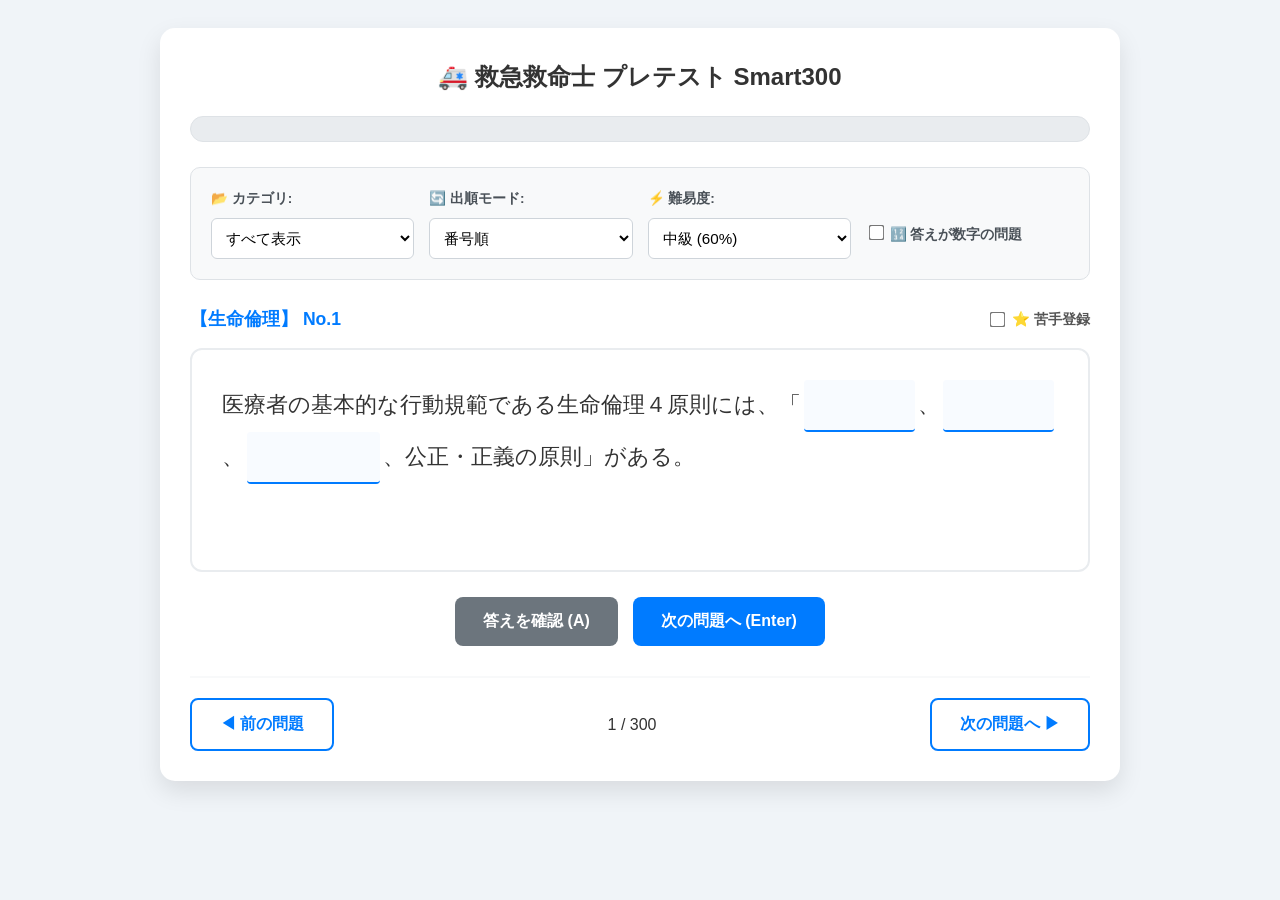
==== index.html @ e0c851c2 "Add files via upload" ====
<!DOCTYPE html>
<html lang="ja">
<head>
    <meta charset="UTF-8">
    <meta name="viewport" content="width=device-width, initial-scale=1.0">
    <title>救急救命士 薬剤プレテスト Smart300 Ver.2.1</title>
    <style>
        :root {
            --primary-color: #007bff;
            --secondary-color: #6c757d;
            --success-color: #28a745;
            --danger-color: #d93025;
            --bg-color: #f0f4f8;
        }
        body { font-family: 'Helvetica Neue', Arial, sans-serif; background: var(--bg-color); padding: 20px; color: #333; line-height: 1.6; }
        .app-container { max-width: 900px; margin: auto; background: white; padding: 30px; border-radius: 15px; box-shadow: 0 10px 25px rgba(0,0,0,0.1); }
        
        /* 進捗バー */
        .progress-outer { margin-bottom: 25px; background: #e9ecef; border-radius: 20px; height: 24px; position: relative; overflow: hidden; border: 1px solid #dee2e6; }
        .progress-inner { background: linear-gradient(90deg, #28a745, #85d296); height: 100%; width: 0%; transition: width 0.5s ease; }
        .progress-text { position: absolute; width: 100%; text-align: center; font-size: 13px; line-height: 24px; font-weight: bold; color: #212529; }

        /* 設定パネル */
        .setup-panel { display: grid; grid-template-columns: repeat(auto-fit, minmax(180px, 1fr)); gap: 15px; background: #f8f9fa; padding: 20px; border-radius: 10px; margin-bottom: 25px; border: 1px solid #dee2e6; }
        .setup-item label { font-size: 0.85rem; font-weight: bold; display: block; margin-bottom: 8px; color: #495057; }
        select { padding: 10px; border-radius: 6px; border: 1px solid #ced4da; width: 100%; background-color: white; font-size: 0.95rem; }

        /* 問題表示エリア */
        .question-header { display: flex; justify-content: space-between; align-items: center; margin-bottom: 15px; }
        #q-num { font-size: 1.1rem; font-weight: bold; color: var(--primary-color); }
        .question-text { font-size: 1.35rem; line-height: 2.3; background: #ffffff; padding: 30px; border: 2px solid #e9ecef; border-radius: 12px; min-height: 160px; margin-bottom: 25px; }
        
        /* 虫食いスタイル */
        .blank { display: inline-block; min-width: 60px; border-bottom: 2px solid var(--primary-color); text-align: center; color: transparent; cursor: pointer; background: #f8fbff; margin: 0 3px; border-radius: 4px; transition: all 0.2s; position: relative; }
        .blank:hover { background: #eef5ff; }
        .blank.revealed { color: var(--danger-color); background: transparent; border-bottom: none; font-weight: bold; cursor: default; }

        /* ボタン */
        .btn-group { display: flex; gap: 15px; justify-content: center; margin-bottom: 30px; }
        button { padding: 14px 28px; border: none; border-radius: 8px; cursor: pointer; font-size: 1rem; font-weight: bold; transition: all 0.2s; }
        button:active { transform: translateY(2px); }
        .primary { background: var(--primary-color); color: white; }
        .secondary { background: var(--secondary-color); color: white; }
        .outline { background: white; border: 2px solid var(--primary-color); color: var(--primary-color); }

        .nav-group { display: flex; justify-content: space-between; align-items: center; border-top: 2px solid #f8f9fa; padding-top: 20px; }
        
        /* チェックボックス */
        .checkbox-label { display: flex; align-items: center; gap: 5px; font-weight: bold; cursor: pointer; color: #555; font-size: 0.9rem; }
        .checkbox-label input { transform: scale(1.2); cursor: pointer; }
    </style>
</head>
<body>

<div class="app-container">
    <h2 style="text-align:center; margin-top:0;">🚑 救急救命士 プレテスト Smart300</h2>

    <div class="progress-outer">
        <div id="progress-bar" class="progress-inner"></div>
        <div id="progress-text" class="progress-text">読込中...</div>
    </div>
    
    <div class="setup-panel">
        <div class="setup-item">
            <label>📂 カテゴリ:</label>
            <select id="category-filter" onchange="resetIndex()">
                <option value="all">すべて表示</option>
            </select>
        </div>
        <div class="setup-item">
            <label>🔄 出順モード:</label>
            <select id="order-mode" onchange="resetIndex()">
                <option value="sequential">番号順</option>
                <option value="random">スマートランダム (重複なし)</option>
                <option value="weak">苦手問題のみ</option>
            </select>
        </div>
        <div class="setup-item">
            <label>⚡ 難易度:</label>
            <select id="difficulty" onchange="loadQuiz()">
                <option value="0.3">初級 (30%)</option>
                <option value="0.6" selected>中級 (60%)</option>
                <option value="1.0">上級 (全消し)</option>
                <option value="super">超上級 (漢字1文字残し)</option>
            </select>
        </div>
        <div class="setup-item" style="display: flex; align-items: flex-end; padding-bottom: 5px;">
            <label class="checkbox-label" title="答え(虫食い箇所)に数字が含まれる問題のみを表示します">
                <input type="checkbox" id="number-only-filter" onchange="resetIndex()"> 🔢 答えが数字の問題
            </label>
        </div>
    </div>

    <div class="question-header">
        <div id="q-num">Loading...</div>
        <label class="checkbox-label">
            <input type="checkbox" id="weak-checkbox" onchange="toggleWeak()"> ⭐ 苦手登録
        </label>
    </div>

    <div id="display" class="question-text"></div>

    <div class="btn-group">
        <button class="secondary" onclick="revealAll()">答えを確認 (A)</button>
        <button class="primary" onclick="nextQuestion()">次の問題へ (Enter)</button>
    </div>
<div class="nav-group">
        <button class="outline" onclick="prevQuestion()">◀ 前の問題</button>
        <span id="counter-text">- / -</span>
        <button class="outline" onclick="nextQuestion()">次の問題へ ▶</button>
    </div>
</div>

<script src="questions1.js"></script>
<script src="questions2.js"></script>
<script src="questions3.js"></script>
<script src="questions4.js"></script>
<script src="questions5.js"></script>
<script src="questions6.js"></script>

<script>
let allQuizData = [];
let currentIndex = 0;
let smartRandomQueue = []; 
let weakList = JSON.parse(localStorage.getItem('weakList')) || [];
let history = JSON.parse(localStorage.getItem('quizHistory')) || [];

function init() {
    try {
        // 1-300問すべてのデータを統合
        allQuizData = [].concat(
            typeof quizData1 !== 'undefined' ? quizData1 : [],
            typeof quizData2 !== 'undefined' ? quizData2 : [],
            typeof quizData3 !== 'undefined' ? quizData3 : [],
            typeof quizData4 !== 'undefined' ? quizData4 : [],
            typeof quizData5 !== 'undefined' ? quizData5 : [],
            typeof quizData6 !== 'undefined' ? quizData6 : []
        );

        if (allQuizData.length === 0) {
            document.getElementById('display').innerHTML = "JSデータが読み込めません。JSファイル名と変数名(quizData1〜6)を確認してください。";
            return;
        }
    } catch (e) { console.error(e); }

    // カテゴリフィルタの動的生成
    const categories = [...new Set(allQuizData.map(q => q.category))];
    const filter = document.getElementById('category-filter');
    filter.innerHTML = '<option value="all">すべて表示</option>';
    categories.forEach(cat => {
        const opt = document.createElement('option');
        opt.value = cat; opt.textContent = cat;
        filter.appendChild(opt);
    });

    updateProgress();
    loadQuiz();
}

function resetIndex() {
    currentIndex = 0;
    smartRandomQueue = []; 
    loadQuiz();
}

function getActiveList() {
    const cat = document.getElementById('category-filter').value;
    const mode = document.getElementById('order-mode').value;
    const numberOnly = document.getElementById('number-only-filter').checked;
    
    let list = allQuizData;
    if (cat !== 'all') list = list.filter(q => q.category === cat);
    if (mode === 'weak') list = list.filter(q => weakList.includes(q.id));
    
    if (numberOnly) {
        list = list.filter(q => q.targets.some(t => /[0-9０-９]/.test(t)));
    }
    
    return list;
}

function refreshSmartRandomQueue(length) {
    smartRandomQueue = [...Array(length).keys()];
    for (let i = smartRandomQueue.length - 1; i > 0; i--) {
        const r = Math.floor(Math.random() * (i + 1));
        [smartRandomQueue[i], smartRandomQueue[r]] = [smartRandomQueue[r], smartRandomQueue[i]];
    }
}

function loadQuiz() {
    const activeData = getActiveList();
    const mode = document.getElementById('order-mode').value;
    const diff = document.getElementById('difficulty').value;

    if (activeData.length === 0) {
        document.getElementById('display').innerHTML = "該当する問題がありません。";
        document.getElementById('counter-text').textContent = "0 / 0";
        return;
    }

    let targetIndex;
    if (mode === 'random') {
        if (smartRandomQueue.length !== activeData.length) {
            refreshSmartRandomQueue(activeData.length);
            currentIndex = 0;
        }
        targetIndex = smartRandomQueue[currentIndex];
    } else {
        if (currentIndex >= activeData.length) currentIndex = 0;
        targetIndex = currentIndex;
    }

    const item = activeData[targetIndex];
    
    if (!history.includes(item.id)) {
        history.push(item.id);
        localStorage.setItem('quizHistory', JSON.stringify(history));
        updateProgress();
    }

    document.getElementById('q-num').textContent = `【${item.category}】 No.${item.id}`;
    document.getElementById('counter-text').textContent = `${currentIndex + 1} / ${activeData.length}`;
    document.getElementById('weak-checkbox').checked = weakList.includes(item.id);

    let processedHtml = "";
    if (diff === "super") {
        const superRegex = /([一-龠]{2,}|[ァ-ヴー]+|[a-zA-Z0-9]+)/g;
        processedHtml = item.text.replace(superRegex, m => `<span class="blank" onclick="this.classList.add('revealed')">${m}</span>`);
    } else {
        let text = item.text;
        const rate = parseFloat(diff);
        const shuffled = [...item.targets].sort(() => Math.random() - 0.5);
        const numToHide = Math.max(1, Math.ceil(item.targets.length * rate));
        const finalTargets = shuffled.slice(0, numToHide).sort((a, b) => b.length - a.length);

        finalTargets.forEach(target => {
            text = text.split(target).join(`###${target}###`);
        });
        processedHtml = text.replace(/###(.*?)###/g, (m, p1) => `<span class="blank" onclick="this.classList.add('revealed')">${p1}</span>`);
    }
    document.getElementById('display').innerHTML = processedHtml;
}

function nextQuestion() {
    const activeData = getActiveList();
    if (activeData.length === 0) return;
    
    currentIndex++;
    if (currentIndex >= activeData.length) {
        if (document.getElementById('order-mode').value === 'random') {
            alert("一周しました。新しい順序で再開します。");
            refreshSmartRandomQueue(activeData.length);
        }
        currentIndex = 0;
    }
    loadQuiz();
}

function prevQuestion() {
    const activeData = getActiveList();
    if (activeData.length === 0) return;
    currentIndex = (currentIndex - 1 + activeData.length) % activeData.length;
    loadQuiz();
}

function revealAll() {
    document.querySelectorAll('.blank').forEach(el => el.classList.add('revealed'));
}

function toggleWeak() {
    const activeData = getActiveList();
    const mode = document.getElementById('order-mode').value;
    const realIdx = (mode === 'random') ? smartRandomQueue[currentIndex] : currentIndex;
    const item = activeData[realIdx];
    if (!item) return;

    if (document.getElementById('weak-checkbox').checked) {
        if (!weakList.includes(item.id)) weakList.push(item.id);
    } else {
        weakList = weakList.filter(id => id !== item.id);
    }
    localStorage.setItem('weakList', JSON.stringify(weakList));
}

function updateProgress() {
    const total = allQuizData.length;
    const completed = history.length;
    const percent = total > 0 ? Math.floor((completed / total) * 100) : 0;
    document.getElementById('progress-bar').style.width = percent + "%";
    document.getElementById('progress-text').textContent = `全問進捗: ${completed} / ${total} (${percent}%)`;
}

window.addEventListener('keydown', (e) => {
    if (e.key === 'Enter') { e.preventDefault(); nextQuestion(); }
    if (e.key === 'a' || e.key === 'A') revealAll();
});

window.onload = init;
</script>
</body>
</html>
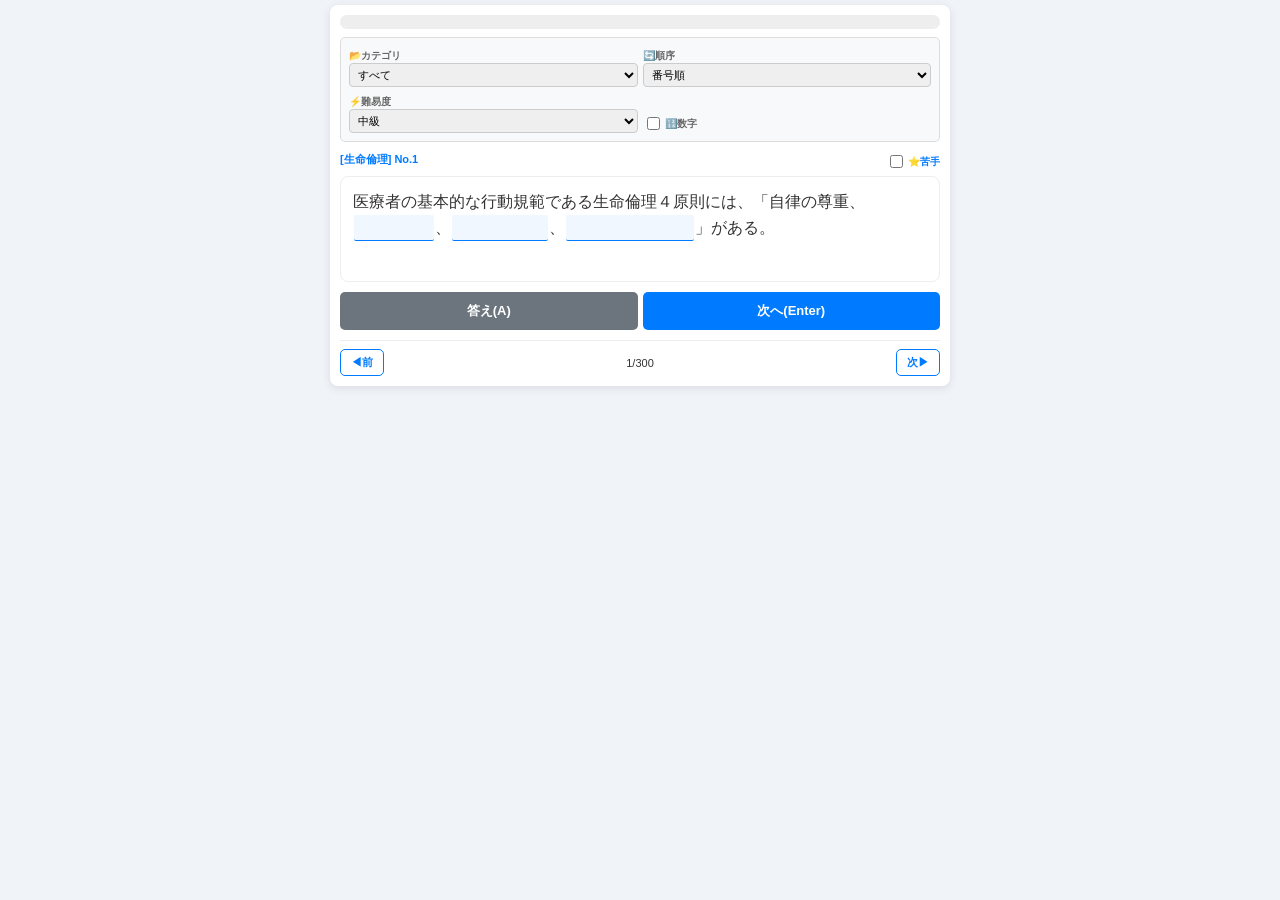
==== commit 36a0b97a: "index.html Refactor index.html to create a more compact layout and improve styles for mobile devices" ====
--- a/index.html
+++ b/index.html
@@ -2,112 +2,94 @@
 <html lang="ja">
 <head>
     <meta charset="UTF-8">
-    <meta name="viewport" content="width=device-width, initial-scale=1.0">
-    <title>救急救命士 薬剤プレテスト Smart300 Ver.2.1</title>
+    <meta name="viewport" content="width=device-width, initial-scale=1.0, maximum-scale=1.0, user-scalable=no">
+    <title>薬剤プレテスト Smart300 Micro</title>
     <style>
-        :root {
-            --primary-color: #007bff;
-            --secondary-color: #6c757d;
-            --success-color: #28a745;
-            --danger-color: #d93025;
-            --bg-color: #f0f4f8;
-        }
-        body { font-family: 'Helvetica Neue', Arial, sans-serif; background: var(--bg-color); padding: 20px; color: #333; line-height: 1.6; }
-        .app-container { max-width: 900px; margin: auto; background: white; padding: 30px; border-radius: 15px; box-shadow: 0 10px 25px rgba(0,0,0,0.1); }
-        
-        /* 進捗バー */
-        .progress-outer { margin-bottom: 25px; background: #e9ecef; border-radius: 20px; height: 24px; position: relative; overflow: hidden; border: 1px solid #dee2e6; }
-        .progress-inner { background: linear-gradient(90deg, #28a745, #85d296); height: 100%; width: 0%; transition: width 0.5s ease; }
-        .progress-text { position: absolute; width: 100%; text-align: center; font-size: 13px; line-height: 24px; font-weight: bold; color: #212529; }
-
-        /* 設定パネル */
-        .setup-panel { display: grid; grid-template-columns: repeat(auto-fit, minmax(180px, 1fr)); gap: 15px; background: #f8f9fa; padding: 20px; border-radius: 10px; margin-bottom: 25px; border: 1px solid #dee2e6; }
-        .setup-item label { font-size: 0.85rem; font-weight: bold; display: block; margin-bottom: 8px; color: #495057; }
-        select { padding: 10px; border-radius: 6px; border: 1px solid #ced4da; width: 100%; background-color: white; font-size: 0.95rem; }
-
-        /* 問題表示エリア */
-        .question-header { display: flex; justify-content: space-between; align-items: center; margin-bottom: 15px; }
-        #q-num { font-size: 1.1rem; font-weight: bold; color: var(--primary-color); }
-        .question-text { font-size: 1.35rem; line-height: 2.3; background: #ffffff; padding: 30px; border: 2px solid #e9ecef; border-radius: 12px; min-height: 160px; margin-bottom: 25px; }
-        
-        /* 虫食いスタイル */
-        .blank { display: inline-block; min-width: 60px; border-bottom: 2px solid var(--primary-color); text-align: center; color: transparent; cursor: pointer; background: #f8fbff; margin: 0 3px; border-radius: 4px; transition: all 0.2s; position: relative; }
-        .blank:hover { background: #eef5ff; }
-        .blank.revealed { color: var(--danger-color); background: transparent; border-bottom: none; font-weight: bold; cursor: default; }
-
-        /* ボタン */
-        .btn-group { display: flex; gap: 15px; justify-content: center; margin-bottom: 30px; }
-        button { padding: 14px 28px; border: none; border-radius: 8px; cursor: pointer; font-size: 1rem; font-weight: bold; transition: all 0.2s; }
-        button:active { transform: translateY(2px); }
-        .primary { background: var(--primary-color); color: white; }
-        .secondary { background: var(--secondary-color); color: white; }
-        .outline { background: white; border: 2px solid var(--primary-color); color: var(--primary-color); }
-
-        .nav-group { display: flex; justify-content: space-between; align-items: center; border-top: 2px solid #f8f9fa; padding-top: 20px; }
-        
-        /* チェックボックス */
-        .checkbox-label { display: flex; align-items: center; gap: 5px; font-weight: bold; cursor: pointer; color: #555; font-size: 0.9rem; }
-        .checkbox-label input { transform: scale(1.2); cursor: pointer; }
+        :root { --primary: #007bff; --bg: #f0f4f8; }
+        body { font-family: sans-serif; background: var(--bg); padding: 5px; margin: 0; color: #333; font-size: 14px; }
+        .app-container { max-width: 600px; margin: auto; background: white; padding: 10px; border-radius: 8px; box-shadow: 0 2px 10px rgba(0,0,0,0.1); }
+        
+        /* コンパクトな進捗バー */
+        .progress-outer { background: #eee; border-radius: 10px; height: 14px; position: relative; overflow: hidden; margin-bottom: 8px; }
+        .progress-inner { background: #28a745; height: 100%; width: 0%; transition: width 0.3s; }
+        .progress-text { position: absolute; width: 100%; text-align: center; font-size: 9px; line-height: 14px; font-weight: bold; }
+
+        /* 設定パネルをより小さく */
+        .setup-panel { display: grid; grid-template-columns: 1fr 1fr; gap: 5px; background: #f8f9fa; padding: 8px; border-radius: 5px; margin-bottom: 10px; border: 1px solid #ddd; }
+        .setup-item label { font-size: 10px; font-weight: bold; color: #666; }
+        select { padding: 4px; border-radius: 4px; border: 1px solid #ccc; width: 100%; font-size: 11px; }
+
+        /* 問題文：さらに文字を小さく、行間を調整 */
+        .question-header { display: flex; justify-content: space-between; font-size: 11px; margin-bottom: 5px; color: var(--primary); font-weight: bold; }
+        .question-text { font-size: 1rem; line-height: 1.6; background: #fff; padding: 12px; border: 1px solid #eee; border-radius: 8px; min-height: 80px; margin-bottom: 10px; word-break: break-all; }
+        
+        /* 虫食い */
+        .blank { display: inline-block; min-width: 30px; border-bottom: 1.5px solid var(--primary); text-align: center; color: transparent; background: #f0f7ff; margin: 0 1px; border-radius: 2px; }
+        .blank.revealed { color: #d93025; background: transparent; border-bottom: none; font-weight: bold; }
+
+        /* 操作系を1列に集約 */
+        .btn-group { display: flex; gap: 5px; margin-bottom: 10px; }
+        button { padding: 10px 5px; border: none; border-radius: 5px; cursor: pointer; font-size: 13px; font-weight: bold; flex: 1; }
+        .primary { background: var(--primary); color: white; }
+        .secondary { background: #6c757d; color: white; }
+        
+        .nav-group { display: flex; justify-content: space-between; align-items: center; border-top: 1px solid #eee; padding-top: 8px; font-size: 11px; }
+        .outline { background: white; border: 1px solid var(--primary); color: var(--primary); padding: 5px 10px; flex: none; font-size: 11px; }
+        
+        .checkbox-label { display: flex; align-items: center; gap: 2px; font-size: 10px; cursor: pointer; }
     </style>
 </head>
 <body>
 
 <div class="app-container">
-    <h2 style="text-align:center; margin-top:0;">🚑 救急救命士 プレテスト Smart300</h2>
-
     <div class="progress-outer">
         <div id="progress-bar" class="progress-inner"></div>
-        <div id="progress-text" class="progress-text">読込中...</div>
+        <div id="progress-text" class="progress-text">0/300</div>
     </div>
     
     <div class="setup-panel">
         <div class="setup-item">
-            <label>📂 カテゴリ:</label>
-            <select id="category-filter" onchange="resetIndex()">
-                <option value="all">すべて表示</option>
-            </select>
+            <label>📂カテゴリ</label>
+            <select id="category-filter" onchange="resetIndex()"></select>
         </div>
         <div class="setup-item">
-            <label>🔄 出順モード:</label>
+            <label>🔄順序</label>
             <select id="order-mode" onchange="resetIndex()">
                 <option value="sequential">番号順</option>
-                <option value="random">スマートランダム (重複なし)</option>
-                <option value="weak">苦手問題のみ</option>
+                <option value="random">ランダム</option>
+                <option value="weak">苦手のみ</option>
             </select>
         </div>
         <div class="setup-item">
-            <label>⚡ 難易度:</label>
+            <label>⚡難易度</label>
             <select id="difficulty" onchange="loadQuiz()">
-                <option value="0.3">初級 (30%)</option>
-                <option value="0.6" selected>中級 (60%)</option>
-                <option value="1.0">上級 (全消し)</option>
-                <option value="super">超上級 (漢字1文字残し)</option>
+                <option value="0.3">初級</option>
+                <option value="0.6" selected>中級</option>
+                <option value="1.0">上級</option>
+                <option value="super">超上級</option>
             </select>
         </div>
-        <div class="setup-item" style="display: flex; align-items: flex-end; padding-bottom: 5px;">
-            <label class="checkbox-label" title="答え(虫食い箇所)に数字が含まれる問題のみを表示します">
-                <input type="checkbox" id="number-only-filter" onchange="resetIndex()"> 🔢 答えが数字の問題
-            </label>
+        <div class="setup-item" style="display:flex; align-items:flex-end;">
+             <label class="checkbox-label"><input type="checkbox" id="number-only-filter" onchange="resetIndex()">🔢数字</label>
         </div>
     </div>
 
     <div class="question-header">
-        <div id="q-num">Loading...</div>
-        <label class="checkbox-label">
-            <input type="checkbox" id="weak-checkbox" onchange="toggleWeak()"> ⭐ 苦手登録
-        </label>
-    </div>
-
-    <div id="display" class="question-text"></div>
+        <span id="q-num">No.---</span>
+        <label class="checkbox-label"><input type="checkbox" id="weak-checkbox" onchange="toggleWeak()">⭐苦手</label>
+    </div>
+
+    <div id="display" class="question-text">読み込み中...</div>
 
     <div class="btn-group">
-        <button class="secondary" onclick="revealAll()">答えを確認 (A)</button>
-        <button class="primary" onclick="nextQuestion()">次の問題へ (Enter)</button>
-    </div>
-<div class="nav-group">
-        <button class="outline" onclick="prevQuestion()">◀ 前の問題</button>
+        <button class="secondary" onclick="revealAll()">答え(A)</button>
+        <button class="primary" onclick="nextQuestion()">次へ(Enter)</button>
+    </div>
+
+    <div class="nav-group">
+        <button class="outline" onclick="prevQuestion()">◀前</button>
         <span id="counter-text">- / -</span>
-        <button class="outline" onclick="nextQuestion()">次の問題へ ▶</button>
+        <button class="outline" onclick="nextQuestion()">次▶</button>
     </div>
 </div>
 
@@ -127,7 +109,6 @@
 
 function init() {
     try {
-        // 1-300問すべてのデータを統合
         allQuizData = [].concat(
             typeof quizData1 !== 'undefined' ? quizData1 : [],
             typeof quizData2 !== 'undefined' ? quizData2 : [],
@@ -136,17 +117,11 @@
             typeof quizData5 !== 'undefined' ? quizData5 : [],
             typeof quizData6 !== 'undefined' ? quizData6 : []
         );
-
-        if (allQuizData.length === 0) {
-            document.getElementById('display').innerHTML = "JSデータが読み込めません。JSファイル名と変数名(quizData1〜6)を確認してください。";
-            return;
-        }
     } catch (e) { console.error(e); }
 
-    // カテゴリフィルタの動的生成
     const categories = [...new Set(allQuizData.map(q => q.category))];
     const filter = document.getElementById('category-filter');
-    filter.innerHTML = '<option value="all">すべて表示</option>';
+    filter.innerHTML = '<option value="all">すべて</option>';
     categories.forEach(cat => {
         const opt = document.createElement('option');
         opt.value = cat; opt.textContent = cat;
@@ -167,24 +142,15 @@
     const cat = document.getElementById('category-filter').value;
     const mode = document.getElementById('order-mode').value;
     const numberOnly = document.getElementById('number-only-filter').checked;
-    
     let list = allQuizData;
     if (cat !== 'all') list = list.filter(q => q.category === cat);
     if (mode === 'weak') list = list.filter(q => weakList.includes(q.id));
-    
-    if (numberOnly) {
-        list = list.filter(q => q.targets.some(t => /[0-9０-９]/.test(t)));
-    }
-    
+    if (numberOnly) list = list.filter(q => q.targets.some(t => /[0-9０-９]/.test(t)));
     return list;
 }
 
 function refreshSmartRandomQueue(length) {
-    smartRandomQueue = [...Array(length).keys()];
-    for (let i = smartRandomQueue.length - 1; i > 0; i--) {
-        const r = Math.floor(Math.random() * (i + 1));
-        [smartRandomQueue[i], smartRandomQueue[r]] = [smartRandomQueue[r], smartRandomQueue[i]];
-    }
+    smartRandomQueue = [...Array(length).keys()].sort(() => Math.random() - 0.5);
 }
 
 function loadQuiz() {
@@ -193,66 +159,52 @@
     const diff = document.getElementById('difficulty').value;
 
     if (activeData.length === 0) {
-        document.getElementById('display').innerHTML = "該当する問題がありません。";
-        document.getElementById('counter-text').textContent = "0 / 0";
+        document.getElementById('display').innerHTML = "該当なし";
+        document.getElementById('counter-text').textContent = "0/0";
         return;
     }
 
-    let targetIndex;
     if (mode === 'random') {
         if (smartRandomQueue.length !== activeData.length) {
             refreshSmartRandomQueue(activeData.length);
             currentIndex = 0;
         }
-        targetIndex = smartRandomQueue[currentIndex];
+        var targetIndex = smartRandomQueue[currentIndex];
     } else {
         if (currentIndex >= activeData.length) currentIndex = 0;
-        targetIndex = currentIndex;
+        var targetIndex = currentIndex;
     }
 
     const item = activeData[targetIndex];
-    
     if (!history.includes(item.id)) {
         history.push(item.id);
         localStorage.setItem('quizHistory', JSON.stringify(history));
         updateProgress();
     }
 
-    document.getElementById('q-num').textContent = `【${item.category}】 No.${item.id}`;
-    document.getElementById('counter-text').textContent = `${currentIndex + 1} / ${activeData.length}`;
+    document.getElementById('q-num').textContent = `[${item.category}] No.${item.id}`;
+    document.getElementById('counter-text').textContent = `${currentIndex + 1}/${activeData.length}`;
     document.getElementById('weak-checkbox').checked = weakList.includes(item.id);
 
-    let processedHtml = "";
+    let html = "";
     if (diff === "super") {
-        const superRegex = /([一-龠]{2,}|[ァ-ヴー]+|[a-zA-Z0-9]+)/g;
-        processedHtml = item.text.replace(superRegex, m => `<span class="blank" onclick="this.classList.add('revealed')">${m}</span>`);
+        html = item.text.replace(/([一-龠]{2,}|[ァ-ヴー]+|[a-zA-Z0-9]+)/g, m => `<span class="blank" onclick="this.classList.add('revealed')">${m}</span>`);
     } else {
         let text = item.text;
         const rate = parseFloat(diff);
         const shuffled = [...item.targets].sort(() => Math.random() - 0.5);
-        const numToHide = Math.max(1, Math.ceil(item.targets.length * rate));
-        const finalTargets = shuffled.slice(0, numToHide).sort((a, b) => b.length - a.length);
-
-        finalTargets.forEach(target => {
-            text = text.split(target).join(`###${target}###`);
-        });
-        processedHtml = text.replace(/###(.*?)###/g, (m, p1) => `<span class="blank" onclick="this.classList.add('revealed')">${p1}</span>`);
-    }
-    document.getElementById('display').innerHTML = processedHtml;
+        const finalTargets = shuffled.slice(0, Math.max(1, Math.ceil(item.targets.length * rate))).sort((a, b) => b.length - a.length);
+        finalTargets.forEach(t => { text = text.split(t).join(`###${t}###`); });
+        html = text.replace(/###(.*?)###/g, (m, p1) => `<span class="blank" onclick="this.classList.add('revealed')">${p1}</span>`);
+    }
+    document.getElementById('display').innerHTML = html;
 }
 
 function nextQuestion() {
     const activeData = getActiveList();
     if (activeData.length === 0) return;
-    
     currentIndex++;
-    if (currentIndex >= activeData.length) {
-        if (document.getElementById('order-mode').value === 'random') {
-            alert("一周しました。新しい順序で再開します。");
-            refreshSmartRandomQueue(activeData.length);
-        }
-        currentIndex = 0;
-    }
+    if (currentIndex >= activeData.length) currentIndex = 0;
     loadQuiz();
 }
 
@@ -273,7 +225,6 @@
     const realIdx = (mode === 'random') ? smartRandomQueue[currentIndex] : currentIndex;
     const item = activeData[realIdx];
     if (!item) return;
-
     if (document.getElementById('weak-checkbox').checked) {
         if (!weakList.includes(item.id)) weakList.push(item.id);
     } else {
@@ -287,7 +238,7 @@
     const completed = history.length;
     const percent = total > 0 ? Math.floor((completed / total) * 100) : 0;
     document.getElementById('progress-bar').style.width = percent + "%";
-    document.getElementById('progress-text').textContent = `全問進捗: ${completed} / ${total} (${percent}%)`;
+    document.getElementById('progress-text').textContent = `${completed}/${total} (${percent}%)`;
 }
 
 window.addEventListener('keydown', (e) => {
@@ -298,4 +249,4 @@
 window.onload = init;
 </script>
 </body>
-</html>+</html>
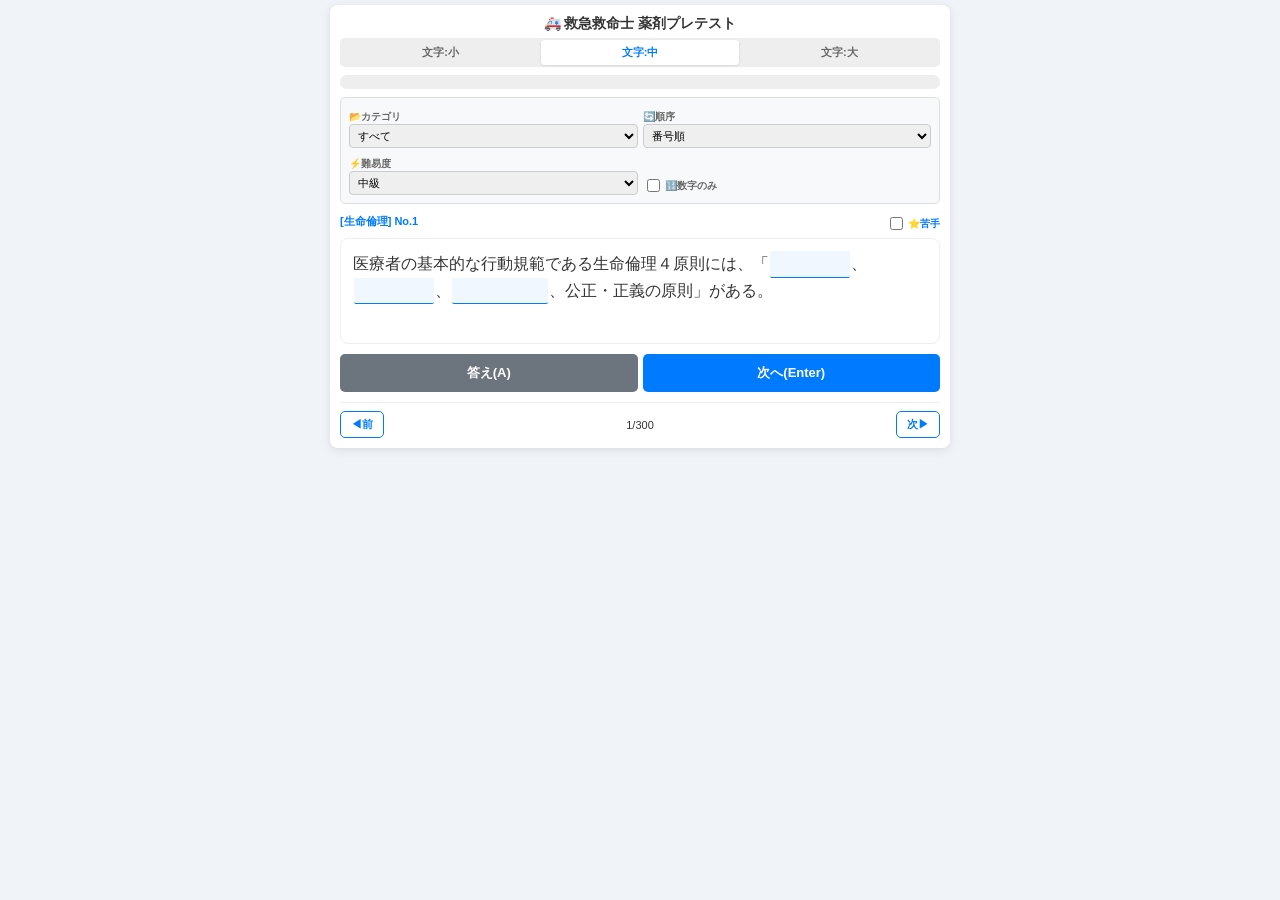
==== commit 8e6c9961: "Refactor index.html for improved layout and styles" ====
--- a/index.html
+++ b/index.html
@@ -3,31 +3,41 @@
 <head>
     <meta charset="UTF-8">
     <meta name="viewport" content="width=device-width, initial-scale=1.0, maximum-scale=1.0, user-scalable=no">
-    <title>薬剤プレテスト Smart300 Micro</title>
+    <title>救急救命士 薬剤プレテスト</title>
     <style>
         :root { --primary: #007bff; --bg: #f0f4f8; }
-        body { font-family: sans-serif; background: var(--bg); padding: 5px; margin: 0; color: #333; font-size: 14px; }
+        
+        /* 文字サイズ定義 */
+        body.font-small { --q-size: 0.85rem; --line-h: 1.4; }
+        body.font-medium { --q-size: 1rem; --line-h: 1.6; }
+        body.font-large { --q-size: 1.25rem; --line-h: 1.8; }
+
+        body { font-family: sans-serif; background: var(--bg); padding: 5px; margin: 0; color: #333; transition: all 0.2s; }
         .app-container { max-width: 600px; margin: auto; background: white; padding: 10px; border-radius: 8px; box-shadow: 0 2px 10px rgba(0,0,0,0.1); }
         
-        /* コンパクトな進捗バー */
+        .app-header { font-size: 14px; font-weight: bold; text-align: center; margin-bottom: 5px; color: #333; }
+
+        /* 文字サイズ切り替えタブ */
+        .size-selector { display: flex; justify-content: center; gap: 2px; margin-bottom: 8px; background: #eee; border-radius: 5px; padding: 2px; }
+        .size-btn { flex: 1; border: none; background: none; font-size: 11px; padding: 5px; cursor: pointer; border-radius: 4px; color: #666; }
+        .size-btn.active { background: white; color: var(--primary); font-weight: bold; box-shadow: 0 1px 3px rgba(0,0,0,0.1); }
+
         .progress-outer { background: #eee; border-radius: 10px; height: 14px; position: relative; overflow: hidden; margin-bottom: 8px; }
         .progress-inner { background: #28a745; height: 100%; width: 0%; transition: width 0.3s; }
         .progress-text { position: absolute; width: 100%; text-align: center; font-size: 9px; line-height: 14px; font-weight: bold; }
 
-        /* 設定パネルをより小さく */
         .setup-panel { display: grid; grid-template-columns: 1fr 1fr; gap: 5px; background: #f8f9fa; padding: 8px; border-radius: 5px; margin-bottom: 10px; border: 1px solid #ddd; }
         .setup-item label { font-size: 10px; font-weight: bold; color: #666; }
         select { padding: 4px; border-radius: 4px; border: 1px solid #ccc; width: 100%; font-size: 11px; }
 
-        /* 問題文：さらに文字を小さく、行間を調整 */
         .question-header { display: flex; justify-content: space-between; font-size: 11px; margin-bottom: 5px; color: var(--primary); font-weight: bold; }
-        .question-text { font-size: 1rem; line-height: 1.6; background: #fff; padding: 12px; border: 1px solid #eee; border-radius: 8px; min-height: 80px; margin-bottom: 10px; word-break: break-all; }
-        
-        /* 虫食い */
+        
+        /* 💡 ここがサイズ切替の対象 */
+        .question-text { font-size: var(--q-size); line-height: var(--line-h); background: #fff; padding: 12px; border: 1px solid #eee; border-radius: 8px; min-height: 80px; margin-bottom: 10px; word-break: break-all; }
+        
         .blank { display: inline-block; min-width: 30px; border-bottom: 1.5px solid var(--primary); text-align: center; color: transparent; background: #f0f7ff; margin: 0 1px; border-radius: 2px; }
         .blank.revealed { color: #d93025; background: transparent; border-bottom: none; font-weight: bold; }
 
-        /* 操作系を1列に集約 */
         .btn-group { display: flex; gap: 5px; margin-bottom: 10px; }
         button { padding: 10px 5px; border: none; border-radius: 5px; cursor: pointer; font-size: 13px; font-weight: bold; flex: 1; }
         .primary { background: var(--primary); color: white; }
@@ -35,13 +45,18 @@
         
         .nav-group { display: flex; justify-content: space-between; align-items: center; border-top: 1px solid #eee; padding-top: 8px; font-size: 11px; }
         .outline { background: white; border: 1px solid var(--primary); color: var(--primary); padding: 5px 10px; flex: none; font-size: 11px; }
-        
         .checkbox-label { display: flex; align-items: center; gap: 2px; font-size: 10px; cursor: pointer; }
     </style>
 </head>
-<body>
-
-<div class="app-container">
+<body class="font-medium"> <div class="app-container">
+    <div class="app-header">🚑 救急救命士 薬剤プレテスト</div>
+
+    <div class="size-selector">
+        <button class="size-btn" onclick="setFontSize('small', this)">文字:小</button>
+        <button class="size-btn active" onclick="setFontSize('medium', this)">文字:中</button>
+        <button class="size-btn" onclick="setFontSize('large', this)">文字:大</button>
+    </div>
+
     <div class="progress-outer">
         <div id="progress-bar" class="progress-inner"></div>
         <div id="progress-text" class="progress-text">0/300</div>
@@ -70,7 +85,7 @@
             </select>
         </div>
         <div class="setup-item" style="display:flex; align-items:flex-end;">
-             <label class="checkbox-label"><input type="checkbox" id="number-only-filter" onchange="resetIndex()">🔢数字</label>
+             <label class="checkbox-label"><input type="checkbox" id="number-only-filter" onchange="resetIndex()">🔢数字のみ</label>
         </div>
     </div>
 
@@ -101,6 +116,33 @@
 <script src="questions6.js"></script>
 
 <script>
+// 文字サイズ変更用関数
+function setFontSize(size, btn) {
+    document.body.classList.remove('font-small', 'font-medium', 'font-large');
+    document.body.classList.add('font-' + size);
+    
+    document.querySelectorAll('.size-btn').forEach(b => b.classList.remove('active'));
+    btn.classList.add('active');
+    
+    // 設定を保存
+    localStorage.setItem('preferredFontSize', size);
+}
+
+// ページ読み込み時に保存されたサイズを適用
+const savedSize = localStorage.getItem('preferredFontSize');
+if (savedSize) {
+    document.body.classList.remove('font-small', 'font-medium', 'font-large');
+    document.body.classList.add('font-' + savedSize);
+    document.querySelectorAll('.size-btn').forEach(b => {
+        if(b.innerText.includes(savedSize === 'small' ? '小' : savedSize === 'medium' ? '中' : '大')) {
+            b.classList.add('active');
+        } else {
+            b.classList.remove('active');
+        }
+    });
+}
+
+// --- 以下、既存のロジック ---
 let allQuizData = [];
 let currentIndex = 0;
 let smartRandomQueue = []; 
